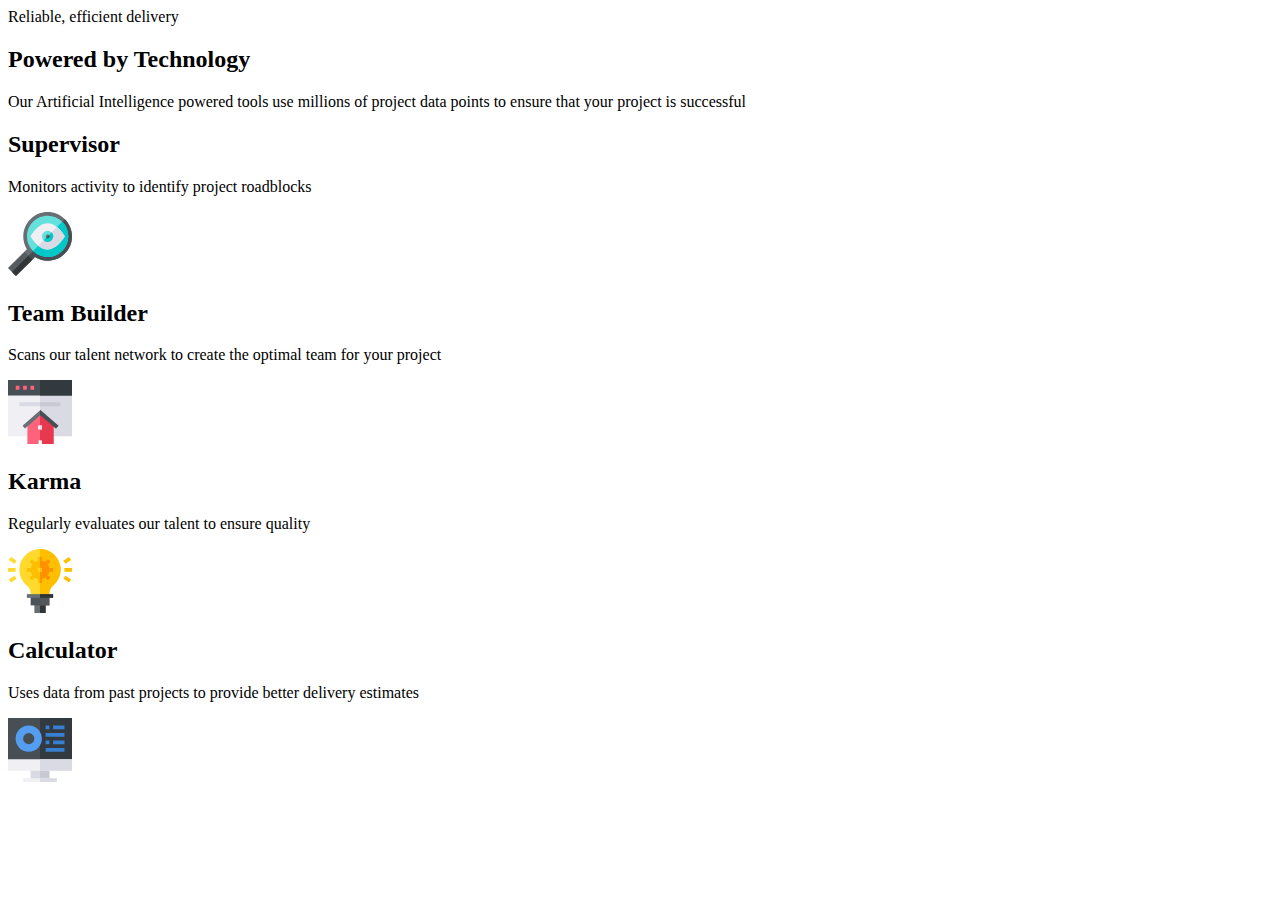
==== FrontendMentor3/index.html @ 9701560e "All" ====
<!DOCTYPE html>
<html lang="en">

<head>
  <meta charset="UTF-8">
  <meta name="viewport" content="width=device-width, initial-scale=1.0">
  <link rel="icon" type="image/png" sizes="32x32" href="./images/favicon-32x32.png">
  <link rel="preconnect" href="https://fonts.googleapis.com">
  <link rel="preconnect" href="https://fonts.gstatic.com" crossorigin>
  <link href="https://fonts.googleapis.com/css2?family=Poppins:wght@200;400;600&display=swap" rel="stylesheet">
  <link rel="stylesheet" href="/Css/style.css">
  <title>Frontend Mentor | Four card feature section</title>
</head>

<body>

  <!--Main Principoal-->
  <main>
    <!--Contenedor-->
    <section class="container">
      <header class="container-header">
        <span>Reliable, efficient delivery</span>
        <h2>Powered by Technology</h2>
        <p>
          Our Artificial Intelligence powered tools use millions of project data points
          to ensure that your project is successful
        </p>
      </header>

      <section class="container-cards">
        <article class="cards-card green">
          <h2>Supervisor</h2>
          <p>Monitors activity to identify project roadblocks</p>
          <svg xmlns="http://www.w3.org/2000/svg" width="64" height="64">
            <g fill="none">
              <path fill="#676E74"
                d="M56.842 7.158c-9.526-9.563-24.902-9.525-34.428 0-8.025 8.026-9.45 20.44-3.525 30.003l-2.513 2.55-1.356 6.144 4.214 4.214 5.093-2.408 2.512-2.55a24.254 24.254 0 0030.003-3.525c9.563-9.526 9.525-24.902 0-34.428z" />
              <path fill="#474F54"
                d="M24.327 47.661l2.512-2.55a24.254 24.254 0 0030.003-3.525c9.563-9.526 9.525-24.902 0-34.428l-40.26 40.26 2.652 2.651 5.093-2.408z" />
              <path fill="#64E1DC"
                d="M54.213 9.787a20.56 20.56 0 00-14.585-6.041C28.236 3.746 19 12.98 19 24.372a20.564 20.564 0 006.041 14.586 20.564 20.564 0 0014.586 6.04c11.392 0 20.626-9.234 20.626-20.626a20.56 20.56 0 00-6.041-14.585z" />
              <path fill="#00C8C8"
                d="M60.254 24.372a20.56 20.56 0 00-6.041-14.585l-29.17 29.17A20.564 20.564 0 0039.627 45c11.392 0 20.626-9.235 20.626-20.627z" />
              <path fill="#EFEFF4"
                d="M56.239 23.41c-.184-.307-2.98-4.914-7.281-8.368-2.63-2.113-5.822-3.796-9.33-3.796-9.242 0-16.314 11.669-16.61 12.165l-.576.961.575.961c.184.309 2.98 4.916 7.28 8.37 2.631 2.112 5.823 3.795 9.33 3.795 9.243 0 16.315-11.668 16.612-12.165l.574-.96-.574-.962z" />
              <path fill="#DADAE5"
                d="M56.239 25.333l.574-.96-.574-.962c-.184-.308-2.98-4.915-7.281-8.369l-18.66 18.66c2.63 2.113 5.822 3.796 9.33 3.796 9.242 0 16.314-11.668 16.61-12.165z" />
              <path fill="#64E1DC"
                d="M43.604 20.396a5.607 5.607 0 00-3.976-1.65 5.632 5.632 0 00-5.626 5.626c0 1.551.631 2.958 1.65 3.976a5.609 5.609 0 003.976 1.65 5.632 5.632 0 005.625-5.626c0-1.55-.63-2.957-1.649-3.976z" />
              <path fill="#00C8C8"
                d="M45.253 24.372c0-1.55-.63-2.957-1.649-3.976l-7.952 7.952a5.608 5.608 0 003.976 1.65 5.632 5.632 0 005.625-5.626z" />
              <path fill="#676E74" d="M40.954 23.046a1.876 1.876 0 10-1.326 3.2 1.876 1.876 0 001.326-3.2z" />
              <path fill="#474F54"
                d="M41.503 24.372c0-.517-.21-.986-.55-1.326l-2.65 2.652a1.876 1.876 0 003.2-1.326z" />
              <path fill="#575C60" d="M20.333 43.667l-3.957-3.957L0 56.049l3.975 3.976L7.951 64l16.376-16.339z" />
              <path fill="#333637" d="M24.327 47.661l-3.994-3.994L3.975 60.025 7.951 64z" />
            </g>
          </svg>
        </article>

        <article class="cards-card red">
          <h2>Team Builder</h2>
          <p>Scans our talent network to create the optimal team for your project</p>
          <svg xmlns="http://www.w3.org/2000/svg" width="64" height="64">
            <g fill="none">
              <path fill="#EFEFF4" d="M64 14.454v41.788H0V14.454l3.75-3.787h56.5z" />
              <path fill="#DADAE5" d="M64 14.454v41.788H32V10.667h28.25z" />
              <path fill="#474F54" d="M0 0h64v15.515H0z" />
              <path fill="#32393F" d="M32 0h32v15.515H32z" />
              <g fill="#FF637B">
                <path
                  d="M7.758 5.818h3.685v3.879H7.758zM15.128 5.818h3.685v3.879h-3.685zM22.497 5.818h3.685v3.879h-3.685z" />
              </g>
              <path fill="#FF637B" d="M45.576 42.245V64H34.355v-3.71h-3.74V64H19.394V42.245l11.37-9.275h3.105z" />
              <path fill="#DADAE5" d="M11.636 22.303h41.697v3.879H11.636z" />
              <path fill="#C9C9D3" d="M32 22.303h20.364v3.879H32z" />
              <path fill="#E63950" d="M45.576 42.245V64H33.939v-3.71H32V32.97h1.435z" />
              <path fill="#EFEFF4" d="M30.061 45.576h3.878v3.879h-3.878z" />
              <path fill="#DADAE5" d="M32 45.576h1.939v3.879H32z" />
              <path fill="#676E74"
                d="M50.424 45.779l-2.452 2.706-15.487-13.526-15.488 13.526-2.452-2.706 17.94-15.718z" />
              <path fill="#474F54" d="M32 30.061l18.424 15.718-2.518 2.706L32 34.959z" />
            </g>
          </svg>
        </article>

        <article class="cards-card orange">
          <h2>Karma</h2>
          <p>Regularly evaluates our talent to ensure quality</p>
          <svg xmlns="http://www.w3.org/2000/svg" width="64" height="64">
            <g fill="none">
              <path fill="#676E74" d="M26.375 52.625h11.25V64h-11.25z" />
              <path fill="#333637" d="M32 52.625h5.625V64H32z" />
              <path fill="#4C545A" d="M22.625 47h18.75v9.375h-18.75z" />
              <path fill="#52585C" d="M32 47h9.375v9.375H32z" />
              <path fill="#FFDA2D"
                d="M45.012 36.725c-2.325 1.913-3.637 4.612-3.637 7.425V47h-18.75v-2.85c0-2.85-1.238-5.512-3.3-7.125-5.062-3.938-7.95-9.862-7.95-16.275a20.585 20.585 0 017.613-16.013C22.7 1.737 27.238 0 32 0c1.462 0 2.962.15 4.425.45 8.1 1.688 14.475 8.45 15.9 16.663 1.275 7.5-1.425 14.85-7.313 19.612z" />
              <path fill="#FDBF00"
                d="M45.012 36.725c-2.325 1.913-3.637 4.612-3.637 7.425V47H32V0c1.462 0 2.962.15 4.425.45 8.1 1.688 14.475 8.45 15.9 16.663 1.275 7.5-1.425 14.85-7.313 19.612z" />
              <path fill="#676E74" d="M18.875 45.125h26.25v3.75h-26.25z" />
              <path fill="#FF9100" d="M39.956 10.143l2.651 2.651-3.979 3.978-2.651-2.651z" />
              <path fill="#FDBF00"
                d="M25.372 24.727l2.651 2.651-3.979 3.979-2.651-2.651zM30.125 28.25h3.75v5.625h-3.75z" />
              <path fill="#FF9100"
                d="M38.628 24.727l3.979 3.979-2.651 2.651-3.979-3.979zM39.5 18.875h5.625v3.75H39.5z" />
              <path fill="#FDBF00"
                d="M24.044 10.143l3.979 3.979-2.651 2.65-3.979-3.978zM18.875 18.875H24.5v3.75h-5.625zM30.125 7.625h3.75v5.625h-3.75z" />
              <g fill="#FFDA2D">
                <path
                  d="M0 18.875h7.625v3.75H0zM6.585 14.81l-5.75-3.75 2.08-3.12 5.75 3.75zM2.915 33.56l-2.08-3.12 5.75-3.75 2.08 3.12z" />
              </g>
              <path fill="#FDBF00"
                d="M56.375 18.875H64v3.75h-7.625zM61.085 33.56l-5.75-3.75 2.08-3.12 5.75 3.75zM57.415 14.81l-2.08-3.12 5.75-3.75 2.08 3.12z" />
              <path fill="#FF9100" d="M32 7.625h1.875v5.625H32zM32 28.25h1.875v5.625H32z" />
              <path fill="#333637" d="M32 45.125h13.125v3.75H32z" />
              <path fill="#FDBF00"
                d="M32 11.375c-5.175 0-9.375 4.2-9.375 9.375s4.2 9.375 9.375 9.375 9.375-4.2 9.375-9.375-4.2-9.375-9.375-9.375z" />
              <path fill="#FF9100" d="M32 30.125v-18.75c5.175 0 9.375 4.2 9.375 9.375s-4.2 9.375-9.375 9.375z" />
              <path fill="#FFDA2D" d="M30.125 18.875h3.75v3.75h-3.75z" />
              <path fill="#FDBF00" d="M32 18.875h1.875v3.75H32z" />
            </g>
          </svg>
        </article>

        <article class="cards-card blue">
          <h2>Calculator</h2>
          <p>Uses data from past projects to provide better delivery estimates</p>
          <svg xmlns="http://www.w3.org/2000/svg" width="64" height="64">
            <g fill="none">
              <path fill="#474F54" d="M64 0v41.25l-3.75 3.875H3.75L0 41.25V0z" />
              <path fill="#32393F" d="M64 0v41.25l-3.75 3.875H32V0z" />
              <path fill="#DADAE5" d="M22.625 50.875h18.75v11.25h-18.75z" />
              <path fill="#C9C9D3" d="M32 50.875h9.375v11.25H32z" />
              <path fill="#EFEFF4" d="M0 41.25h64v11.5H0z" />
              <path fill="#DADAE5" d="M32 41.25h32v11.5H32z" />
              <path fill="#EFEFF4" d="M15.125 60.25h33.75V64h-33.75z" />
              <path fill="#DADAE5" d="M32 60.25h16.875V64H32z" />
              <path fill="#549EF2"
                d="M20.75 7.5c-7.236 0-13.125 5.889-13.125 13.125S13.514 33.75 20.75 33.75s13.125-5.889 13.125-13.125S27.986 7.5 20.75 7.5zm0 18.75a5.631 5.631 0 01-5.625-5.625A5.631 5.631 0 0120.75 15a5.631 5.631 0 015.625 5.625 5.631 5.631 0 01-5.625 5.625z" />
              <g fill="#377FD2">
                <path
                  d="M45.125 7.5H56.5v3.75H45.125zM37.625 7.5h3.75v3.75h-3.75zM45.125 22.5H56.5v3.75H45.125zM37.625 22.5h3.75v3.75h-3.75zM37.625 15H56.5v3.75H37.625zM37.625 30H56.5v3.75H37.625z" />
              </g>
            </g>
          </svg>
        </article>
      </section>
    </section>
  </main>

</body>

</html>
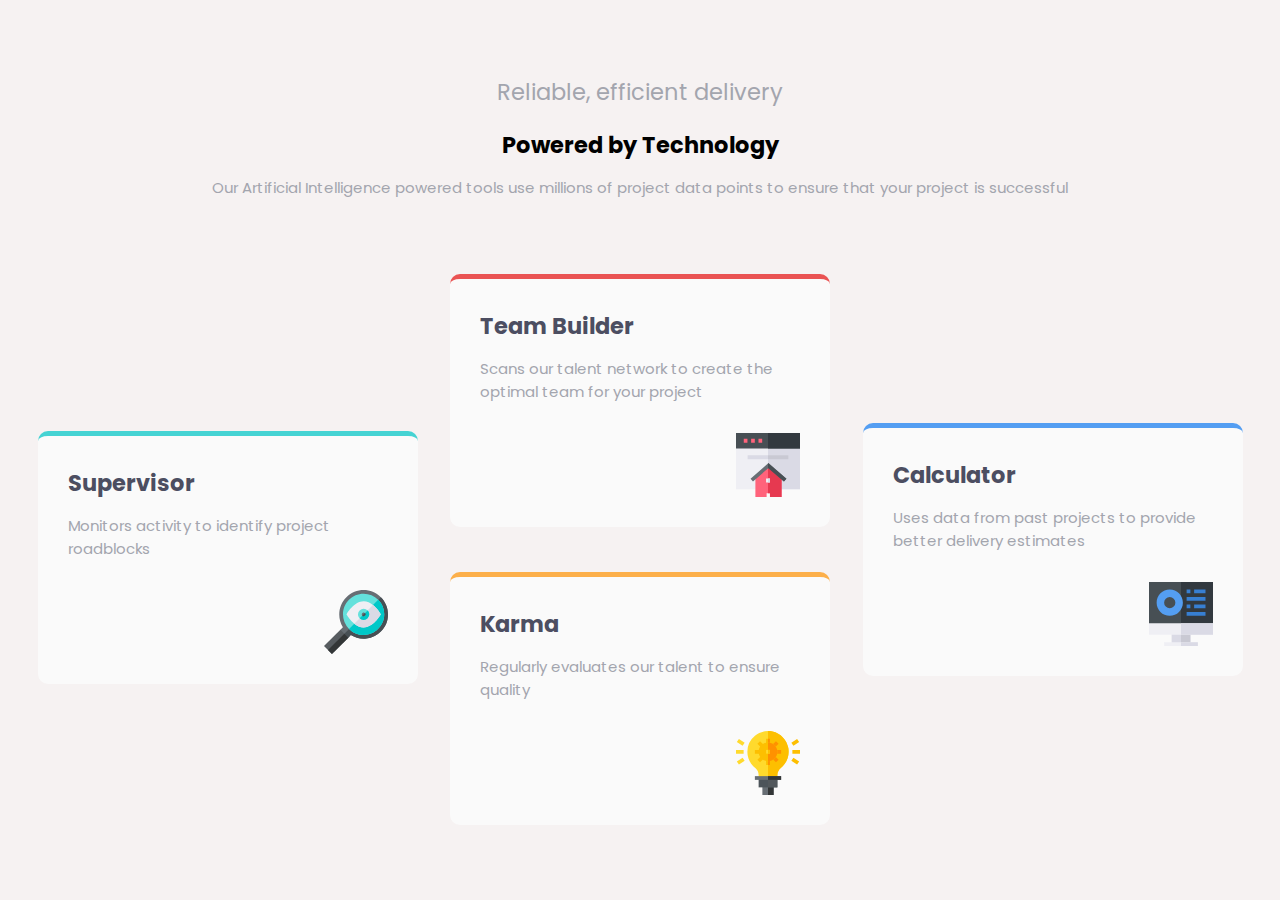
==== commit c3667518: "Ejercicio 5 V.02" ====
--- a/FrontendMentor3/index.html
+++ b/FrontendMentor3/index.html
@@ -8,7 +8,7 @@
   <link rel="preconnect" href="https://fonts.googleapis.com">
   <link rel="preconnect" href="https://fonts.gstatic.com" crossorigin>
   <link href="https://fonts.googleapis.com/css2?family=Poppins:wght@200;400;600&display=swap" rel="stylesheet">
-  <link rel="stylesheet" href="/Css/style.css">
+  <link rel="stylesheet" href="/FrontendMentor3/Css/style.css">
   <title>Frontend Mentor | Four card feature section</title>
 </head>
 
--- a/FrontendMentor3/Css/style.css
+++ b/FrontendMentor3/Css/style.css
@@ -0,0 +1,148 @@
+html {
+  -webkit-box-sizing: border-box;
+          box-sizing: border-box;
+  font-family: "Poppins", sans-serif;
+  font-size: 15px;
+  scroll-behavior: smooth; }
+
+*,
+*::after,
+*::before {
+  -webkit-box-sizing: inherit;
+          box-sizing: inherit; }
+
+body {
+  margin: 0;
+  padding: 0;
+  width: 100%;
+  min-width: 330px;
+  background-color: #f6f2f2; }
+
+img,
+audio,
+video,
+iframe,
+canvas,
+svg,
+picture {
+  max-width: 100%;
+  height: auto; }
+
+a {
+  color: black;
+  text-decoration: none;
+  -webkit-transition: all 0.3s ease-out;
+  transition: all 0.3s ease-out; }
+
+a:hover {
+  -webkit-box-shadow: inset 0 -2px 0 whithe;
+          box-shadow: inset 0 -2px 0 whithe;
+  opacity: 0.8; }
+
+.green {
+  border-top: 5px solid #45d3d3; }
+
+.red {
+  border-top: 5px solid #ea5353; }
+
+.orange {
+  border-top: 5px solid #fcaf4a; }
+
+.blue {
+  border-top: 5px solid #549ef2; }
+
+/*Responsive Fluid Desing*/
+/* 
+@link https://utopia.fyi/type/calculator?c=320,21,1.2,1140,24,1.25,5,2,&s=0.75|0.5|0.25,1.5|2|3|4|6,s-l */
+:root {
+  --step--2: clamp(0.91rem, 0.89rem + 0.1vw, 0.96rem);
+  --step--1: clamp(1.09rem, 1.05rem + 0.21vw, 1.2rem);
+  --step-0: clamp(1.31rem, 1.24rem + 0.37vw, 1.5rem);
+  --step-1: clamp(1.58rem, 1.46rem + 0.59vw, 1.88rem);
+  --step-2: clamp(1.89rem, 1.71rem + 0.89vw, 2.34rem);
+  --step-3: clamp(2.27rem, 2.01rem + 1.29vw, 2.93rem);
+  --step-4: clamp(2.72rem, 2.36rem + 1.83vw, 3.66rem);
+  --step-5: clamp(3.27rem, 2.75rem + 2.56vw, 4.58rem); }
+
+/*Style-Site*/
+main {
+  max-width: 1300px;
+  margin: 0 auto;
+  padding: 1rem; }
+  main .container {
+    margin-top: 4rem;
+    display: -webkit-box;
+    display: -ms-flexbox;
+    display: flex;
+    -webkit-box-orient: vertical;
+    -webkit-box-direction: normal;
+        -ms-flex-direction: column;
+            flex-direction: column; }
+    main .container-header {
+      text-align: center; }
+      main .container-header span {
+        color: #a3a5ae;
+        font-size: 1.5rem; }
+      main .container-header h1 {
+        color: #4c4e61;
+        font-size: var(--step-1);
+        margin-top: -1px; }
+      main .container-header p {
+        color: #a3a5ae;
+        margin-top: -4px; }
+    main .container .container-cards {
+      margin-top: 4rem;
+      margin-bottom: 4rem;
+      display: -webkit-box;
+      display: -ms-flexbox;
+      display: flex;
+      gap: 3rem;
+      -webkit-box-orient: vertical;
+      -webkit-box-direction: normal;
+          -ms-flex-direction: column;
+              flex-direction: column;
+      -webkit-box-pack: center;
+          -ms-flex-pack: center;
+              justify-content: center;
+      -webkit-box-align: center;
+          -ms-flex-align: center;
+              align-items: center; }
+      main .container .container-cards .cards-card {
+        max-width: 380px;
+        background-color: #fafafa;
+        padding: 1rem;
+        border-radius: 10px;
+        -webkit-border-radius: 10px;
+        -moz-border-radius: 10px;
+        -ms-border-radius: 10px;
+        -o-border-radius: 10px;
+        display: -webkit-box;
+        display: -ms-flexbox;
+        display: flex;
+        -webkit-box-orient: vertical;
+        -webkit-box-direction: normal;
+            -ms-flex-direction: column;
+                flex-direction: column; }
+        main .container .container-cards .cards-card h2 {
+          margin: 1rem;
+          color: #4c4e61; }
+        main .container .container-cards .cards-card p {
+          color: #a3a5ae;
+          margin: 1rem;
+          margin-top: -1px; }
+        main .container .container-cards .cards-card svg {
+          margin: 1rem;
+          -ms-flex-item-align: end;
+              align-self: flex-end; }
+
+/*MediaQueries*/
+@media (min-width: 75em) {
+  .container .container-cards .cards-card:nth-child(1) {
+    position: absolute;
+    margin-right: 55rem;
+    margin-top: 1rem; }
+  .container .container-cards .cards-card:nth-child(2) {
+    position: relative; }
+  .container .container-cards .cards-card:nth-child(4) {
+    position: absolute;
+    margin-left: 55rem; } }
